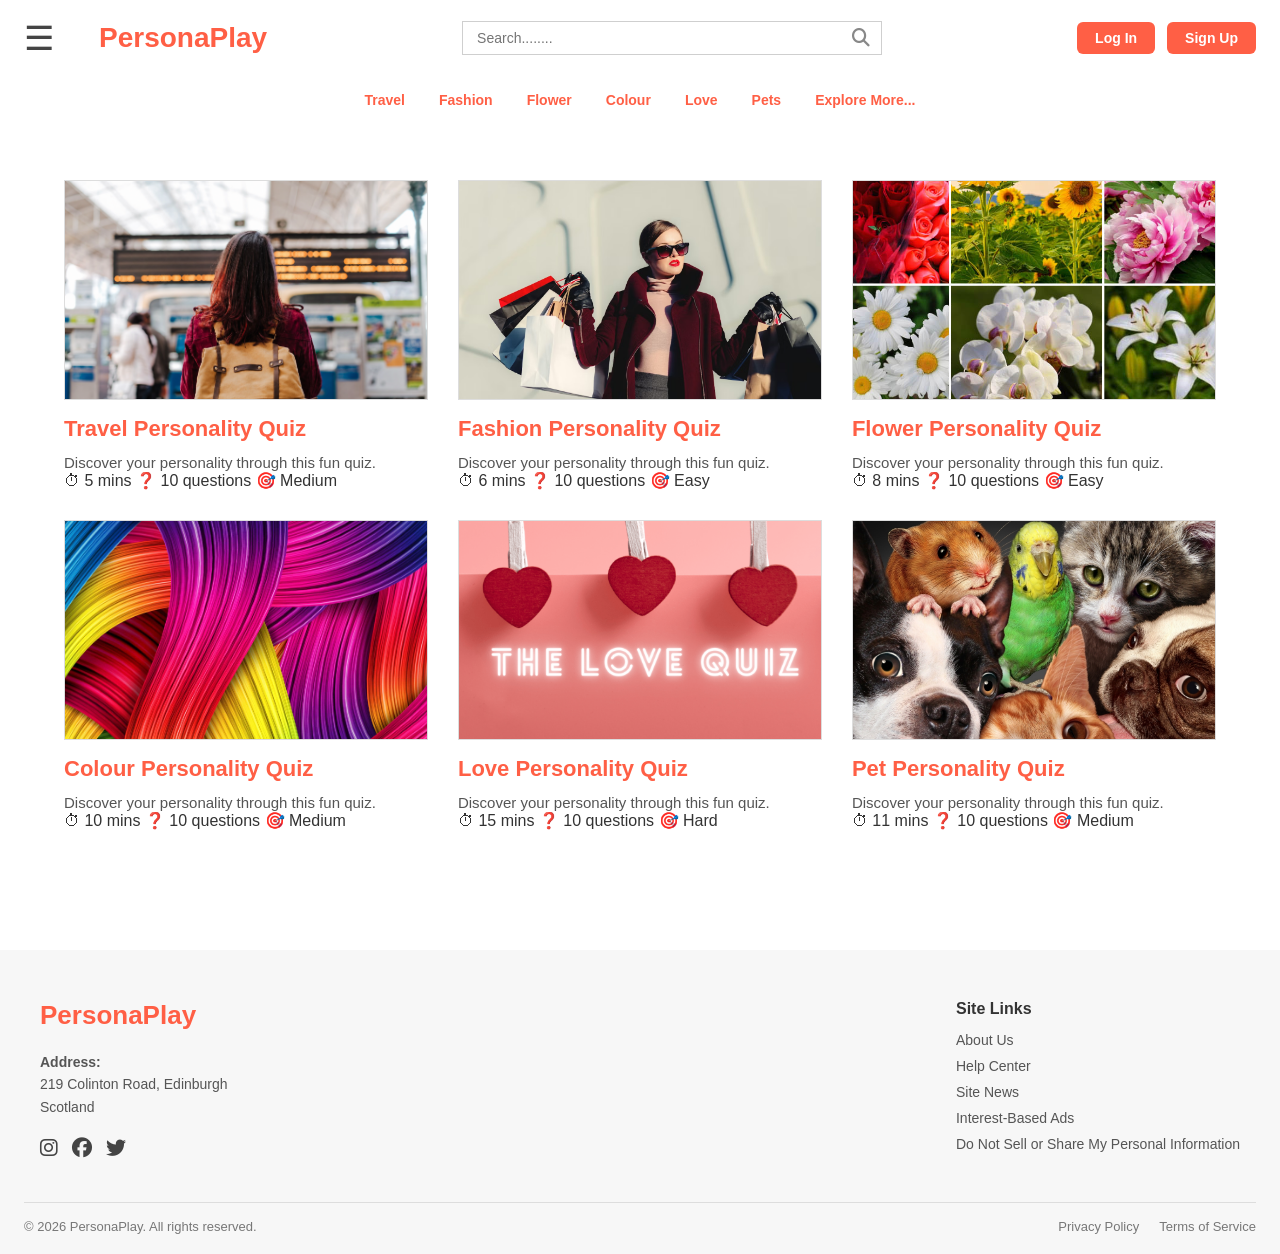
==== index.html @ 9481caaa "Update index.html" ====
<!DOCTYPE html>
<html lang="en">
<head>
  <meta charset="UTF-8" />
  <meta name="viewport" content="width=device-width, initial-scale=1.0" />
  <title>Home Page</title>
  <link rel="stylesheet" href="css/style.css" />
  <link rel="stylesheet" href="https://cdnjs.cloudflare.com/ajax/libs/font-awesome/6.5.0/css/all.min.css">
  <script src="JS/quiz_list.js"></script>
  <script src="JS/script.js" defer></script>
  <script src="JS/navbar.js"></script>
</head>
<body>

  <header class="header">
    <div class="topbar">
      <div class="menu-icon">
        &#9776;
      </div>

      <div class="logo" href="index.html">
        PersonaPlay
      </div>

      <div class="search-box">
        <input type="text" id="searchInput" placeholder="Search........" />
        <button type="submit">
        <i class="fa fa-search"></i>
        </button>
      </div>

      <div class="auth-buttons" id="authButtons">
      </div>
    </div>

    <nav class="navbar">
      <a href="instruction.html?quiz=travel">Travel</a>
      <a href="instruction.html?quiz=fashion">Fashion</a>
      <a href="instruction.html?quiz=flower">Flower</a>
      <a href="instruction.html?quiz=colour">Colour</a>
      <a href="instruction.html?quiz=love">Love</a>
      <a href="instruction.html?quiz=pets">Pets</a>
      <a href="#">Explore More...</a>
    </nav>
  </header>

  <main class="games-section">
    <div class="games-grid" id="gamesGrid"></div>
  </main>

  <footer class="footer">
    <div class="footer-container">
      <div class="footer-left">
        <h2 class="footer-logo">PersonaPlay</h2>

        <p class="address">
          <strong>Address:</strong><br>
          219 Colinton Road, Edinburgh<br>
          Scotland
        </p>

        <div class="social-icons">
          <i class="fab fa-instagram"></i>
          <i class="fab fa-facebook"></i>
          <i class="fab fa-twitter"></i>
        </div>
      </div>

      <div class="footer-links">
        <div class="footer-column">
          <h4>Site Links</h4>
          <a href="#">About Us</a>
          <a href="#">Help Center</a>
          <a href="#">Site News</a>
          <a href="#">Interest-Based Ads</a>
          <a href="#">Do Not Sell or Share My Personal Information</a>
        </div>
      </div>
    </div>

    <div class="footer-bottom">
      <p>© 2026 PersonaPlay. All rights reserved.</p>
      <div class="footer-bottom-links">
        <a href="#">Privacy Policy</a>
        <a href="#">Terms of Service</a>
      </div>
    </div>
  </footer>

</body>
</html>
---- css/style.css ----
* {
  margin: 0;
  padding: 0;
  box-sizing: border-box;
}

body {
  font-family: Arial, Helvetica, sans-serif;
  background: #ffffff;
  color: #333;
}

/* Header / Navigation */
.header,
.instruction-header {
  width: 100%;
  padding: 18px 24px 0;
}

.topbar {
  display: flex;
  align-items: center;
  justify-content: space-between;
  gap: 20px;
}

.menu-icon {
  font-size: 34px;
  color: #444;
  cursor: pointer;
  width: 50px;
}

.logo {
  font-size: 28px;
  font-weight: 700;
  color: #ff5f45;
  margin-left: 5px;
}

.search-box {
  flex: 1;
  display: flex;
  justify-content: center;
  align-items: center;
  max-width: 420px;
  margin: 0 auto;
  position: relative;
}

.search-box input {
  width: 100%;
  height: 34px;
  padding: 0 42px 0 14px;
  border: 1px solid #cfcfcf;
  outline: none;
  font-size: 14px;
  color: #444;
}

.search-box button {
  position: absolute;
  right: 2px;
  top: 50%;
  transform: translateY(-50%);
  border: none;
  background: transparent;
  color: #888;
  font-size: 18px;
  cursor: pointer;
  padding: 4px 10px;
}

.auth-buttons {
  display: flex;
  gap: 12px;
}

button {
  border: none !important;
  outline: none;
  background: none;
}

.btn {
  text-decoration: none;
  padding: 8px 18px;
  border-radius: 6px;
  font-weight: 600;
  font-size: 14px;
  display: inline-block;
  transition: 0.3s ease;
  border: none;
  cursor: pointer;
}

.user-name {
  font-weight: 600;
  color: #333;
  margin-right: 10px;
}

.logout {
  background: #ff5f45;
  color: #fff;
}
.logout:hover {
  background: #e14d36;
}

.login,
.signup {
  background: #ff5f45;
  color: #fff;
}

.btn:hover {
  opacity: 0.9;
}

.navbar {
  display: flex;
  justify-content: center;
  align-items: center;
  gap: 34px;
  margin-top: 34px;
  padding-bottom: 12px;
  flex-wrap: wrap;
}

.navbar a {
  text-decoration: none;
  color: #ff5f45;
  font-size: 14px;
  font-weight: 600;
}

.navbar a:hover {
  text-decoration: underline;
}

@media (max-width: 900px) {
  .topbar {
    flex-wrap: wrap;
    justify-content: center;
  }

  .menu-icon {
    order: 1;
  }

  .logo {
    order: 2;
  }

  .search-box {
    order: 3;
    width: 100%;
    max-width: 520px;
  }

  .auth-buttons {
    order: 4;
  }
}

@media (max-width: 600px) {
  .header,
  .instruction-header {
    padding: 14px 14px 0;
  }

  .navbar {
    gap: 18px;
    margin-top: 24px;
  }

  .auth-buttons {
    width: 100%;
    justify-content: center;
  }

  .btn {
    padding: 8px 14px;
  }
}

/* Home page */
.games-section {
  padding: 60px 24px;
  max-width: 1200px;
  margin: 0 auto;
}

.games-grid {
  display: flex;
  flex-wrap: wrap;
  gap: 30px;
}

.game-card {
  width: calc(33.33% - 20px);
  display: flex;
  flex-direction: column;
}

.game-card img {
  width: 100%;
  height: 220px;
  object-fit: cover;
  background: #e5e5e5;
  border: 1px solid #ddd;
  display: block;
}

.game-card h3 {
  margin-top: 16px;
  font-size: 22px;
  font-weight: 700;
  color: #ff5f45;
}

.game-card p {
  margin-top: 12px;
  font-size: 15px;
  color: #555;
}

.game-image {
  cursor: pointer;
  transition: transform 0.2s ease;
}

.game-image:hover {
  transform: scale(1.03);
}

@media (max-width: 900px) {
  .game-card {
    width: calc(50% - 15px);
  }
}

@media (max-width: 600px) {
  .game-card {
    width: 100%;
  }
}

/* Footer */
.footer {
  background: #f7f7f7;
  padding: 50px 24px 20px;
  margin-top: 60px;
}

.footer-container {
  max-width: 1200px;
  margin: 0 auto;
  display: flex;
  justify-content: space-between;
  gap: 40px;
  flex-wrap: wrap;
}

.footer-left {
  max-width: 300px;
}

.footer-logo {
  color: #ff5f45;
  font-size: 26px;
  margin-bottom: 20px;
}

.address {
  font-size: 14px;
  color: #555;
  line-height: 1.6;
}

.social-icons {
  margin-top: 20px;
  display: flex;
  gap: 14px;
  font-size: 20px;
  color: #444;
  cursor: pointer;
}

.footer-links {
  display: flex;
  gap: 60px;
  flex-wrap: wrap;
}

.footer-column h4 {
  margin-bottom: 14px;
  font-size: 16px;
  color: #333;
}

.footer-column a {
  display: block;
  text-decoration: none;
  color: #555;
  font-size: 14px;
  margin-bottom: 10px;
}

.footer-column a:hover {
  color: #ff5f45;
}

.footer-bottom {
  border-top: 1px solid #ddd;
  margin-top: 40px;
  padding-top: 16px;
  display: flex;
  justify-content: space-between;
  flex-wrap: wrap;
  font-size: 13px;
  color: #777;
  width: 100%;
}

.footer-bottom-links {
  display: flex;
  gap: 20px;
}

.footer-bottom-links a {
  text-decoration: none;
  color: #777;
}

.footer-bottom-links a:hover {
  color: #ff5f45;
}

@media (max-width: 768px) {
  .footer-container {
    flex-direction: column;
  }

  .footer-links {
    justify-content: space-between;
    gap: 30px;
  }

  .footer-bottom {
    flex-direction: column;
    gap: 10px;
    align-items: center;
    text-align: center;
  }
}

/* Instruction page */
.instruction-page {
  max-width: 1200px;
  margin: 0 auto;
  padding: 40px 24px 60px;
}

.instruction-hero {
  background: #f7f7f7;
  border: 1px solid #ececec;
  border-radius: 20px;
  padding: 36px;
  margin-bottom: 30px;
}

.hero-content {
  max-width: 760px;
}

.hero-kicker {
  color: #ff5f45;
  font-weight: 700;
  text-transform: uppercase;
  letter-spacing: 0.06em;
  font-size: 12px;
  margin-bottom: 10px;
}

.hero-title {
  font-size: 42px;
  color: #222;
  margin-bottom: 12px;
}

.hero-subtitle {
  font-size: 16px;
  color: #555;
  line-height: 1.7;
  margin-bottom: 20px;
}

.hero-meta {
  display: flex;
  gap: 14px;
  flex-wrap: wrap;
  margin-bottom: 24px;
}

.meta-item {
  background: #fff;
  border: 1px solid #e6e6e6;
  padding: 10px 16px;
  border-radius: 999px;
  font-size: 14px;
  color: #444;
}

.hero-button-main {
  text-decoration: none;
  background: linear-gradient(135deg, #ff5f45, #ff7a59);
  color: #fff;
  font-weight: 700;
  font-size: 15px;
  padding: 14px 24px;
  border-radius: 12px;
  box-shadow: 0 10px 24px rgba(255, 95, 69, 0.22);
  display: inline-block;
}

.hero-button-main:hover {
  opacity: 0.95;
}

.instruction-layout {
  display: flex;
  gap: 30px;
  align-items: flex-start;
}

.instruction-image-box,
.instruction-card {
  flex: 1;
}

.instruction-image {
  width: 100%;
  height: 360px;
  object-fit: cover;
  border-radius: 16px;
  display: block;
}

.instruction-card {
  background: #fafafa;
  border: 1px solid #e8e8e8;
  border-radius: 16px;
  padding: 28px;
}

.instruction-card h2 {
  font-size: 28px;
  margin-bottom: 16px;
  color: #ff5f45;
}

.instruction-copy {
  font-size: 16px;
  line-height: 1.7;
  color: #555;
  margin-bottom: 20px;
}

.instruction-card h3 {
  font-size: 20px;
  margin: 24px 0 12px;
  color: #333;
}

.instruction-list {
  padding-left: 22px;
  line-height: 1.8;
  color: #555;
  font-size: 15px;
}

.instruction-list li {
  margin-bottom: 8px;
}

@media (max-width: 900px) {
  .instruction-layout {
    flex-direction: column;
  }
}

@media (max-width: 600px) {
  .instruction-page {
    padding: 24px 14px 40px;
  }

  .instruction-hero {
    padding: 24px;
  }

  .hero-title {
    font-size: 30px;
  }

  .instruction-image {
    height: 240px;
  }
}

/* Quiz page */
.quiz-page {
  max-width: 1200px;
  margin: 0 auto;
  padding: 40px 24px 60px;
}

.quiz-toolbar {
  display: flex;
  align-items: center;
  gap: 18px;
  margin-bottom: 34px;
}

.icon-btn {
  width: 54px;
  height: 54px;
  border: none;
  background: transparent;
  color: #ff5f45;
  font-size: 34px;
  cursor: pointer;
  display: flex;
  align-items: center;
  justify-content: center;
}

.quiz-progress-wrap {
  flex: 1;
  display: flex;
  align-items: center;
  gap: 10px;
}

.quiz-progress-bar {
  flex: 1;
  height: 12px;
  background: #ececec;
  border-radius: 999px;
  overflow: hidden;
}

.quiz-progress-fill {
  width: 0%;
  height: 100%;
  background: #ff5f45;
  transition: width 0.3s ease;
}

.quiz-progress-percent {
  min-width: 44px;
  color: #ff5f45;
  font-size: 16px;
  font-weight: 600;
}

.quiz-card,
.result-card {
  max-width: 1000px;
  margin: 0 auto;
}

.question-label {
  color: #ff5f45;
  font-size: 18px;
  font-weight: 700;
  margin-bottom: 10px;
}

.question-text {
  font-size: 26px;
  line-height: 1.4;
  color: #444;
  margin-bottom: 22px;
}

.question-image {
  width: 100%;
  height: 430px;
  object-fit: cover;
  background: #ddd;
  display: block;
  margin-bottom: 18px;
  border-radius: 2px;
}

.answers-label {
  font-size: 18px;
  color: #555;
  margin-bottom: 18px;
}

.answer-grid {
  display: grid;
  grid-template-columns: repeat(2, minmax(0, 1fr));
  gap: 36px 40px;
}

.answer-card {
  border: none;
  background: transparent;
  text-align: left;
  cursor: pointer;
  padding: 0;
  position: relative;
}

.answer-card img {
  width: 100%;
  height: 260px;
  object-fit: cover;
  background: #ddd;
  display: block;
  margin-top: 10px;
}

.answer-card p {
  margin-top: 10px;
  font-size: 15px;
  line-height: 1.35;
  color: #444;
}

.answer-card.selected img {
  outline: 3px solid #ff5f45;
  outline-offset: -3px;
}

.answer-radio {
  position: absolute;
  top: 12px;
  left: 12px;
  width: 18px;
  height: 18px;
  accent-color: #ff5f45;
  cursor: pointer;
}

.answer-radio:checked + img {
  outline: 3px solid #ff5f45;
  outline-offset: -3px;
}

.answer-card:hover img {
  transform: scale(1.02);
  transition: 0.2s ease;
}

.quiz-actions {
  display: flex;
  width: 100%;
  margin-top: 34px;
  align-items: center;
}

#nextBtn {
  margin-left: auto;
}

.next-button {
  background: #ff5f45;
  color: #fff;
  border: none;
  padding: 14px 28px;
  border-radius: 10px;
  font-weight: 700;
  font-size: 16px;
  cursor: pointer;
  margin-top: 0;
}

.next-button:disabled {
  opacity: 0.45;
  cursor: not-allowed;
}

.result-card {
  text-align: center;
  padding: 40px 20px;
}

.result-title {
  font-size: 34px;
  color: #ff5f45;
  margin-bottom: 16px;
}

.result-text {
  font-size: 18px;
  line-height: 1.7;
  color: #555;
  max-width: 700px;
  margin: 0 auto 24px;
}

.hidden {
  display: none;
}

@media (max-width: 900px) {
  .answer-grid {
    grid-template-columns: 1fr;
  }

  .question-image {
    height: 300px;
  }

  .quiz-toolbar {
    flex-wrap: wrap;
  }
}

@media (max-width: 600px) {
  .quiz-page {
    padding: 24px 14px 40px;
  }

  .question-text {
    font-size: 22px;
  }

  .question-image {
    height: 240px;
  }

  .answer-card img {
    height: 220px;
  }

  .quiz-actions {
    flex-direction: column;
    gap: 12px;
  }

  #nextBtn {
    margin-left: 0;
  }

  .quiz-actions button {
    width: 100%;
  }
}

/* Result page */
.result-page {
  max-width: 1100px;
  margin: 0 auto;
  padding: 40px 24px 60px;
}

.result-hero {
  background: #f7f7f7;
  border: 1px solid #ececec;
  border-radius: 20px;
  padding: 36px;
  text-align: center;
}

.result-image-wrap {
  margin: 28px auto 0;
  max-width: 760px;
}

.result-image {
  width: 100%;
  height: 420px;
  object-fit: cover;
  border-radius: 18px;
  display: block;
}

.result-actions {
  display: flex;
  justify-content: center;
  gap: 16px;
  flex-wrap: wrap;
  margin-top: 28px;
}

.result-home-link {
  text-decoration: none;
  display: inline-flex;
  align-items: center;
  justify-content: center;
}

@media (max-width: 600px) {
  .result-page {
    padding: 24px 14px 40px;
  }

  .result-hero {
    padding: 24px;
  }

  .result-image {
    height: 260px;
  }
}
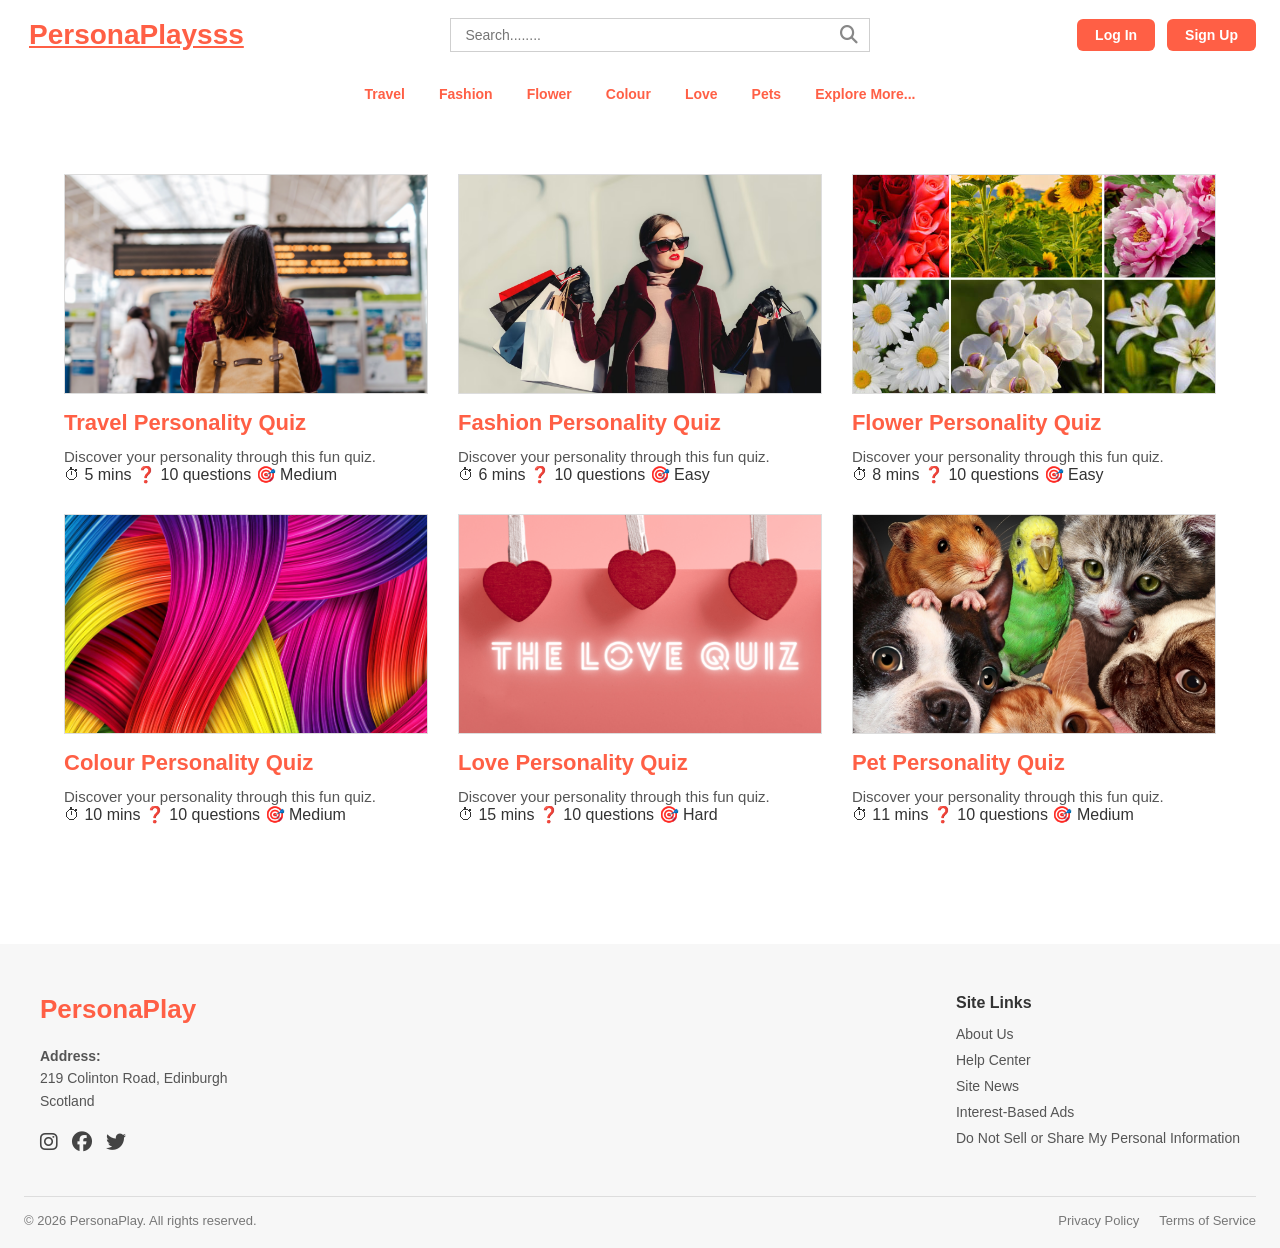
==== commit 989eb2c8: "Update index.html" ====
--- a/index.html
+++ b/index.html
@@ -14,13 +14,10 @@
 
   <header class="header">
     <div class="topbar">
-      <div class="menu-icon">
-        &#9776;
-      </div>
 
-      <div class="logo" href="index.html">
-        PersonaPlay
-      </div>
+     <a href="index.html" class="logo">
+        PersonaPlaysss
+     </a>
 
       <div class="search-box">
         <input type="text" id="searchInput" placeholder="Search........" />
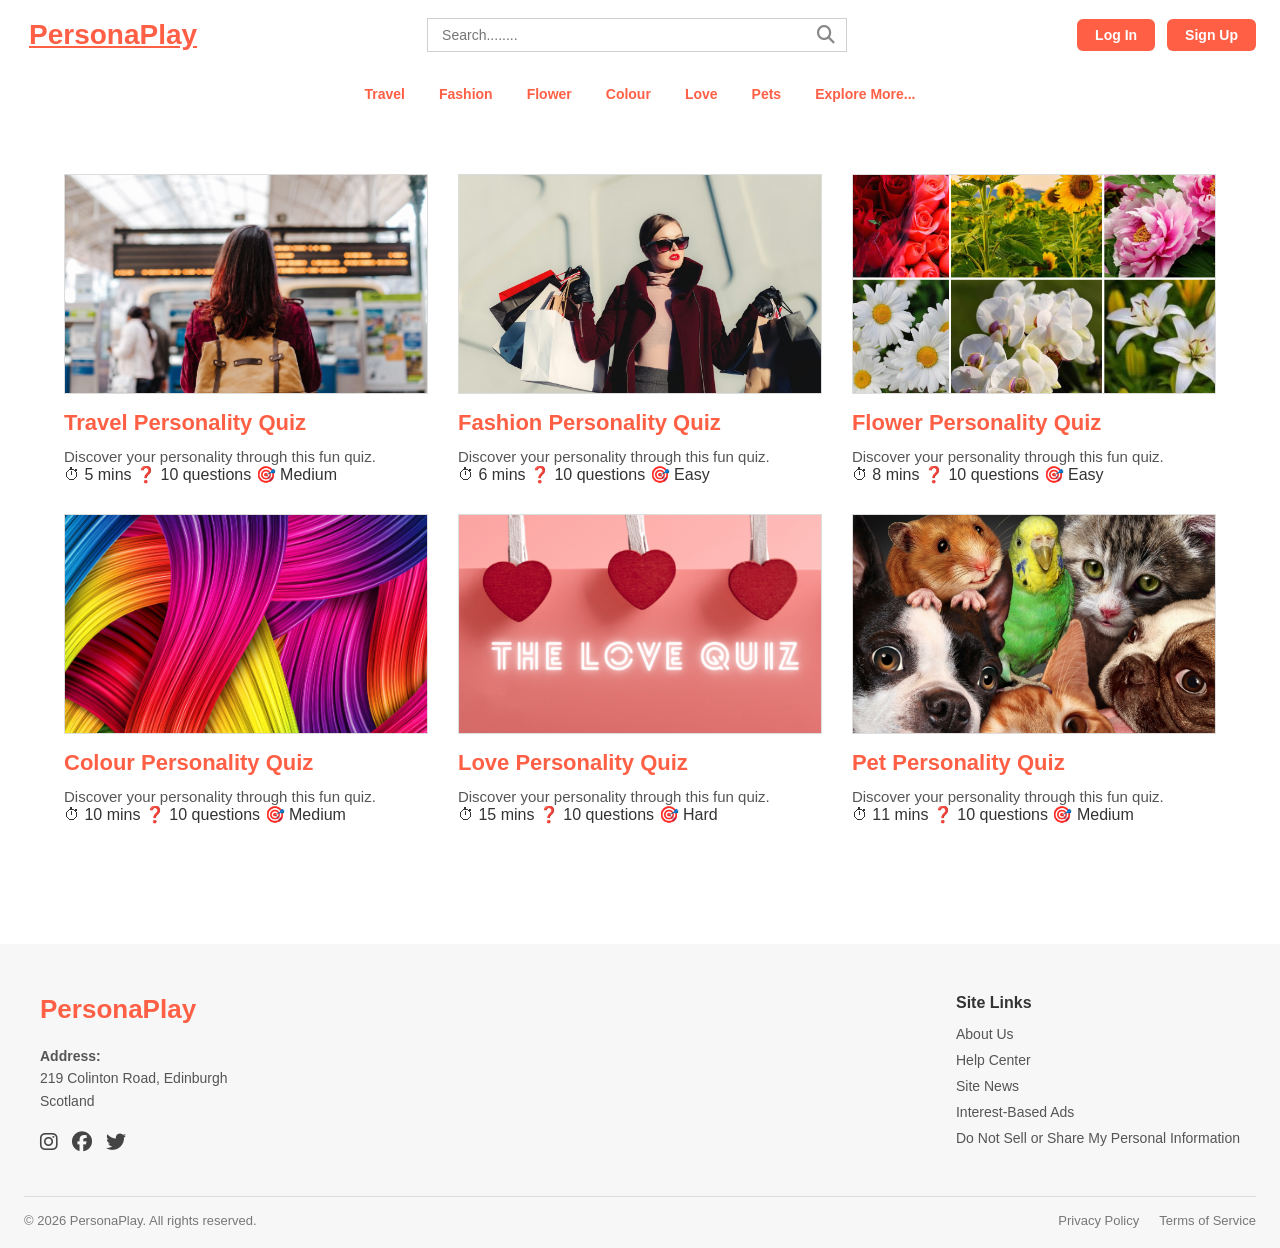
==== commit 763376e4: "Update index.html" ====
--- a/index.html
+++ b/index.html
@@ -16,7 +16,7 @@
     <div class="topbar">
 
      <a href="index.html" class="logo">
-        PersonaPlaysss
+        PersonaPlay
      </a>
 
       <div class="search-box">
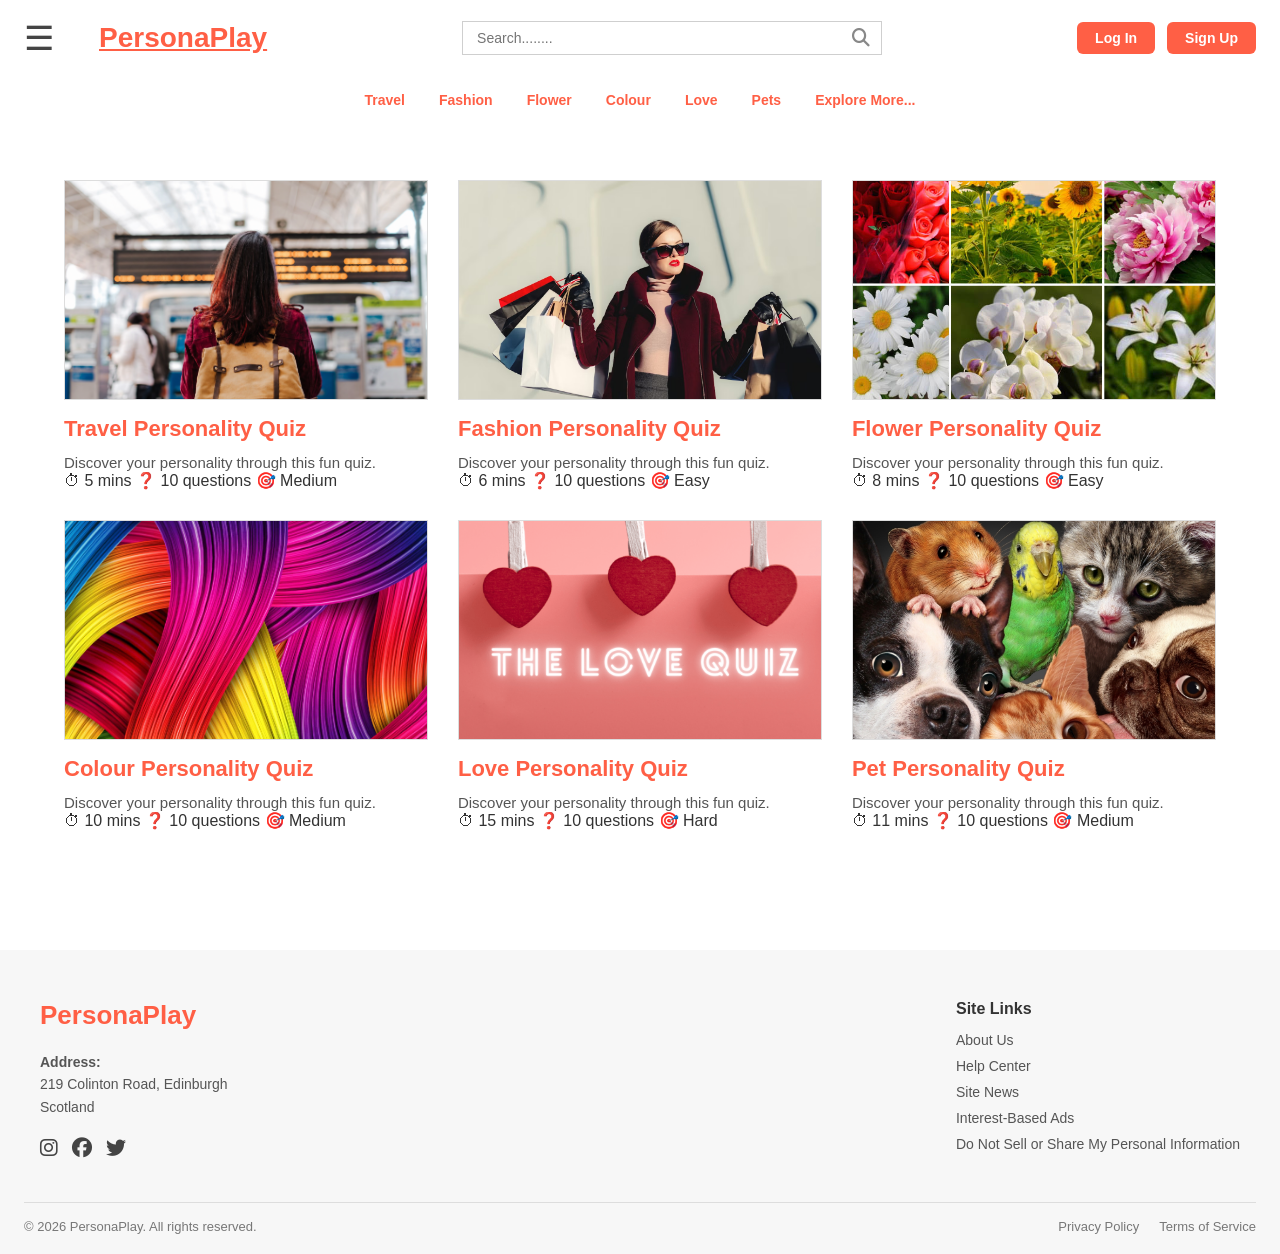
==== commit 37a70d21: "Update index.html" ====
--- a/index.html
+++ b/index.html
@@ -14,7 +14,9 @@
 
   <header class="header">
     <div class="topbar">
-
+      <div class="menu-icon">
+        &#9776;
+      </div>
      <a href="index.html" class="logo">
         PersonaPlay
      </a>
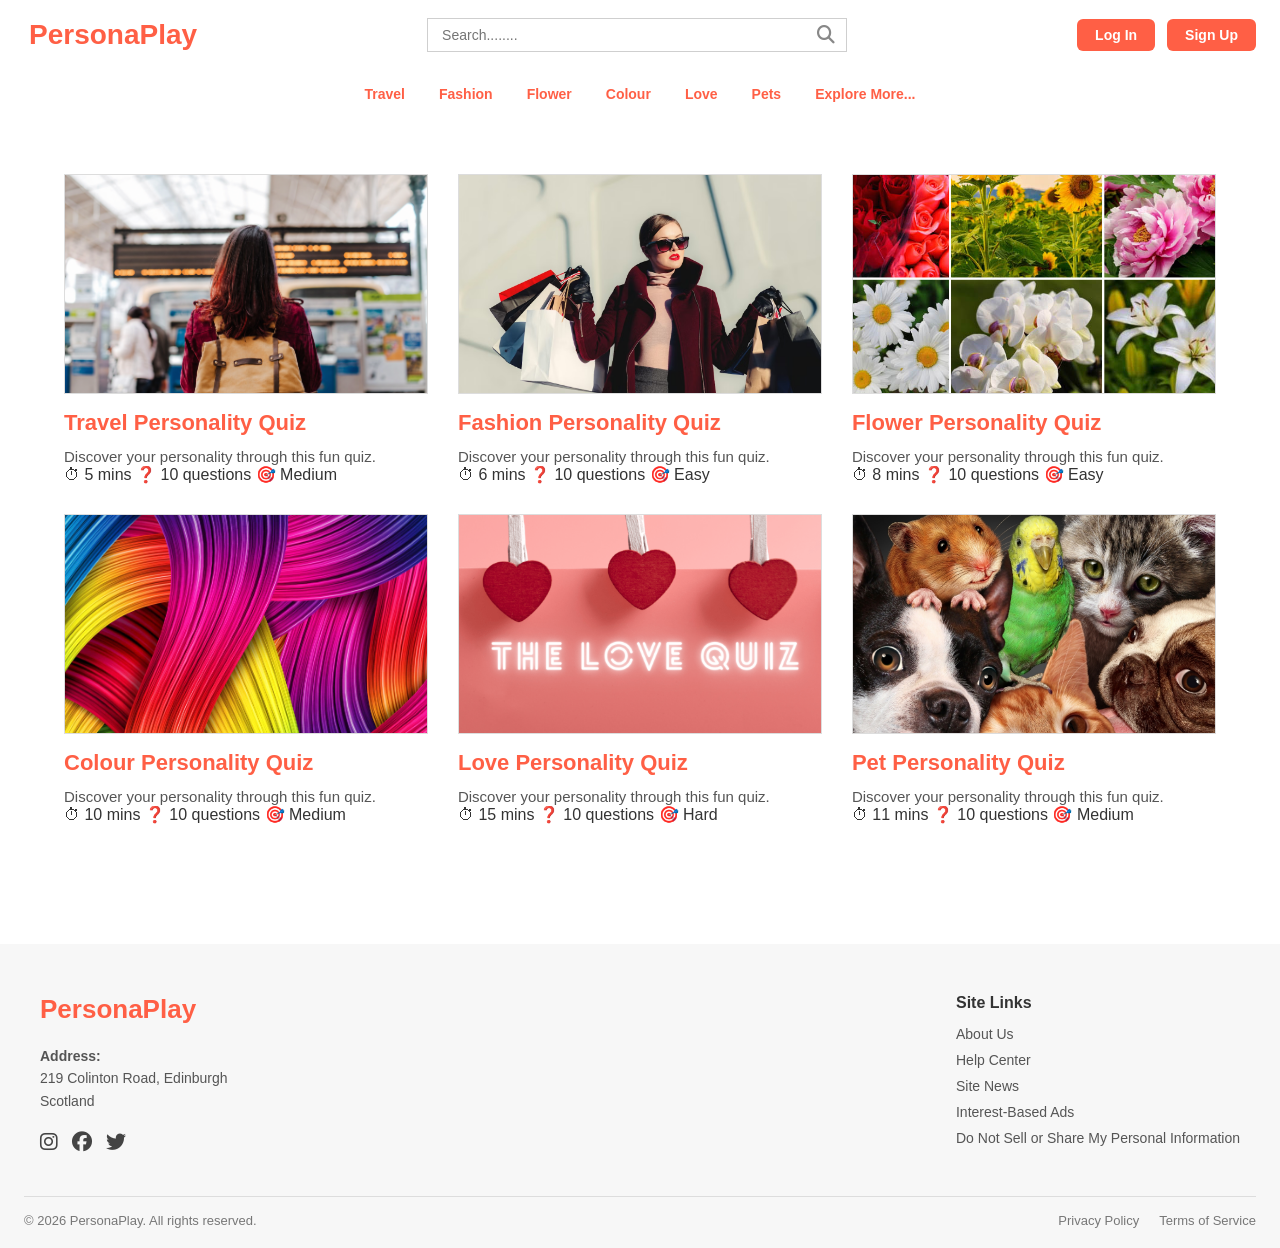
==== commit e2ed6cc0: "Update index.html" ====
--- a/index.html
+++ b/index.html
@@ -14,9 +14,6 @@
 
   <header class="header">
     <div class="topbar">
-      <div class="menu-icon">
-        &#9776;
-      </div>
      <a href="index.html" class="logo">
         PersonaPlay
      </a>
--- a/css/style.css
+++ b/css/style.css
@@ -32,10 +32,15 @@
 }
 
 .logo {
+  text-decoration: none;
   font-size: 28px;
   font-weight: 700;
   color: #ff5f45;
   margin-left: 5px;
+}
+
+.logo:hover {
+  opacity: 0.8;
 }
 
 .search-box {
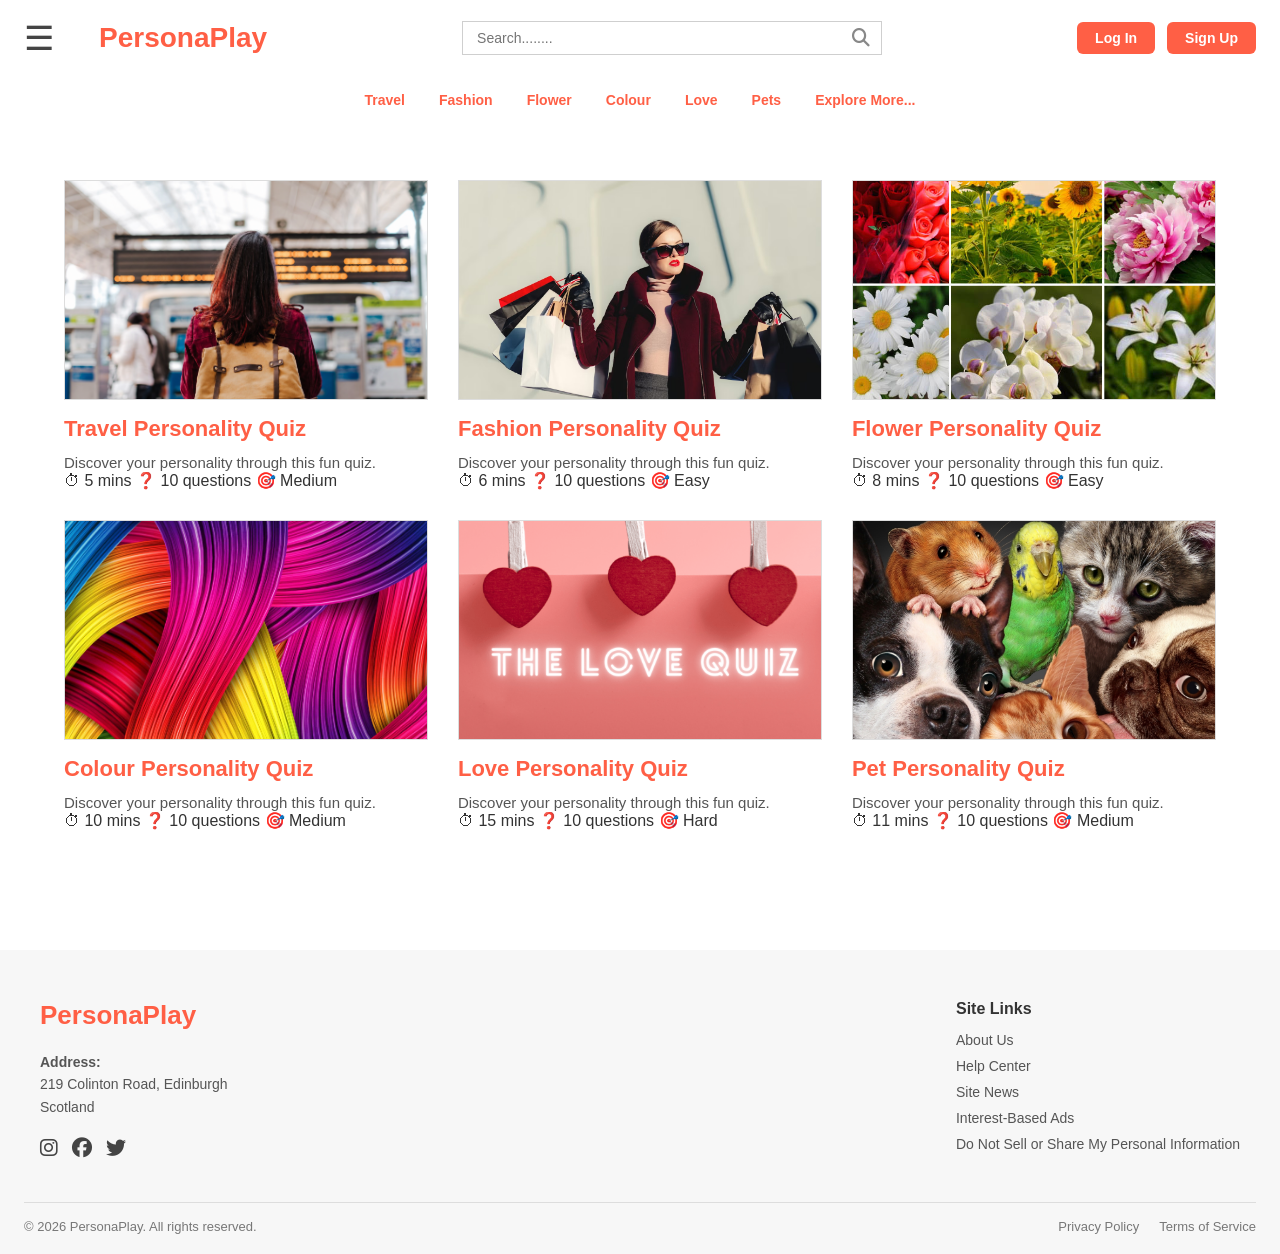
==== commit c680892e: "Update index.html" ====
--- a/index.html
+++ b/index.html
@@ -14,9 +14,9 @@
 
   <header class="header">
     <div class="topbar">
-     <a href="index.html" class="logo">
-        PersonaPlay
-     </a>
+     <div class="menu-icon">&#9776;</div>
+      
+      <div class="logo" href = "index.html">PersonaPlay</div>
 
       <div class="search-box">
         <input type="text" id="searchInput" placeholder="Search........" />
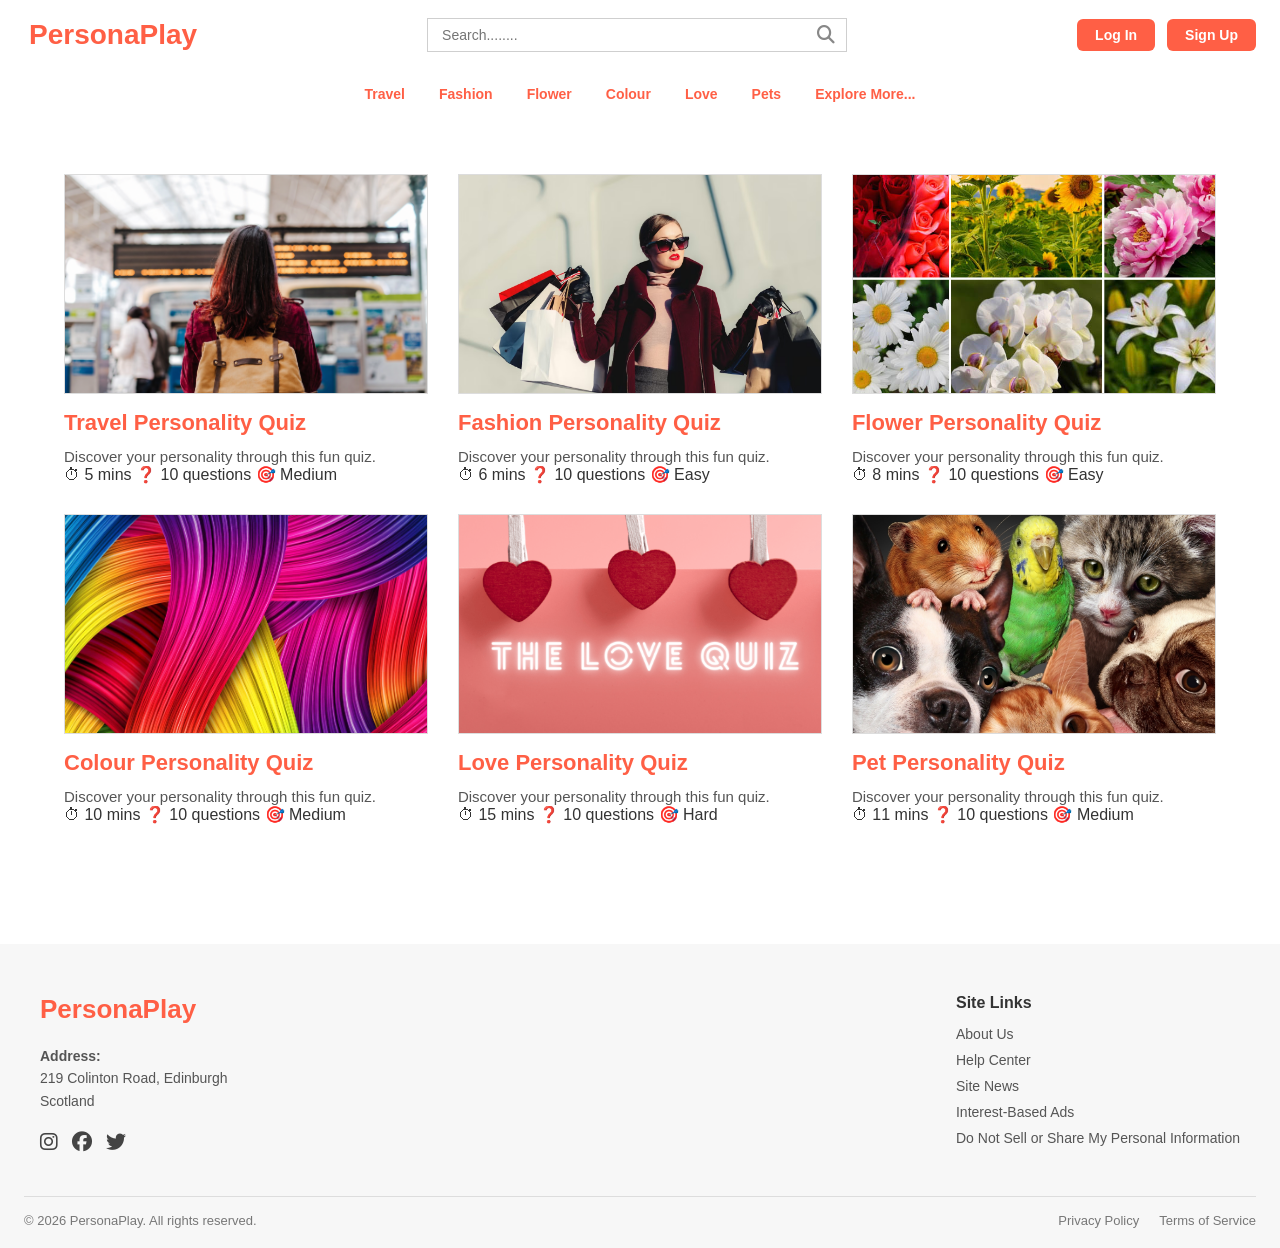
==== commit a3302cfb: "Update index.html" ====
--- a/index.html
+++ b/index.html
@@ -14,9 +14,7 @@
 
   <header class="header">
     <div class="topbar">
-     <div class="menu-icon">&#9776;</div>
-      
-      <div class="logo" href = "index.html">PersonaPlay</div>
+      <a href="index.html" class="logo">PersonaPlay</a>
 
       <div class="search-box">
         <input type="text" id="searchInput" placeholder="Search........" />
